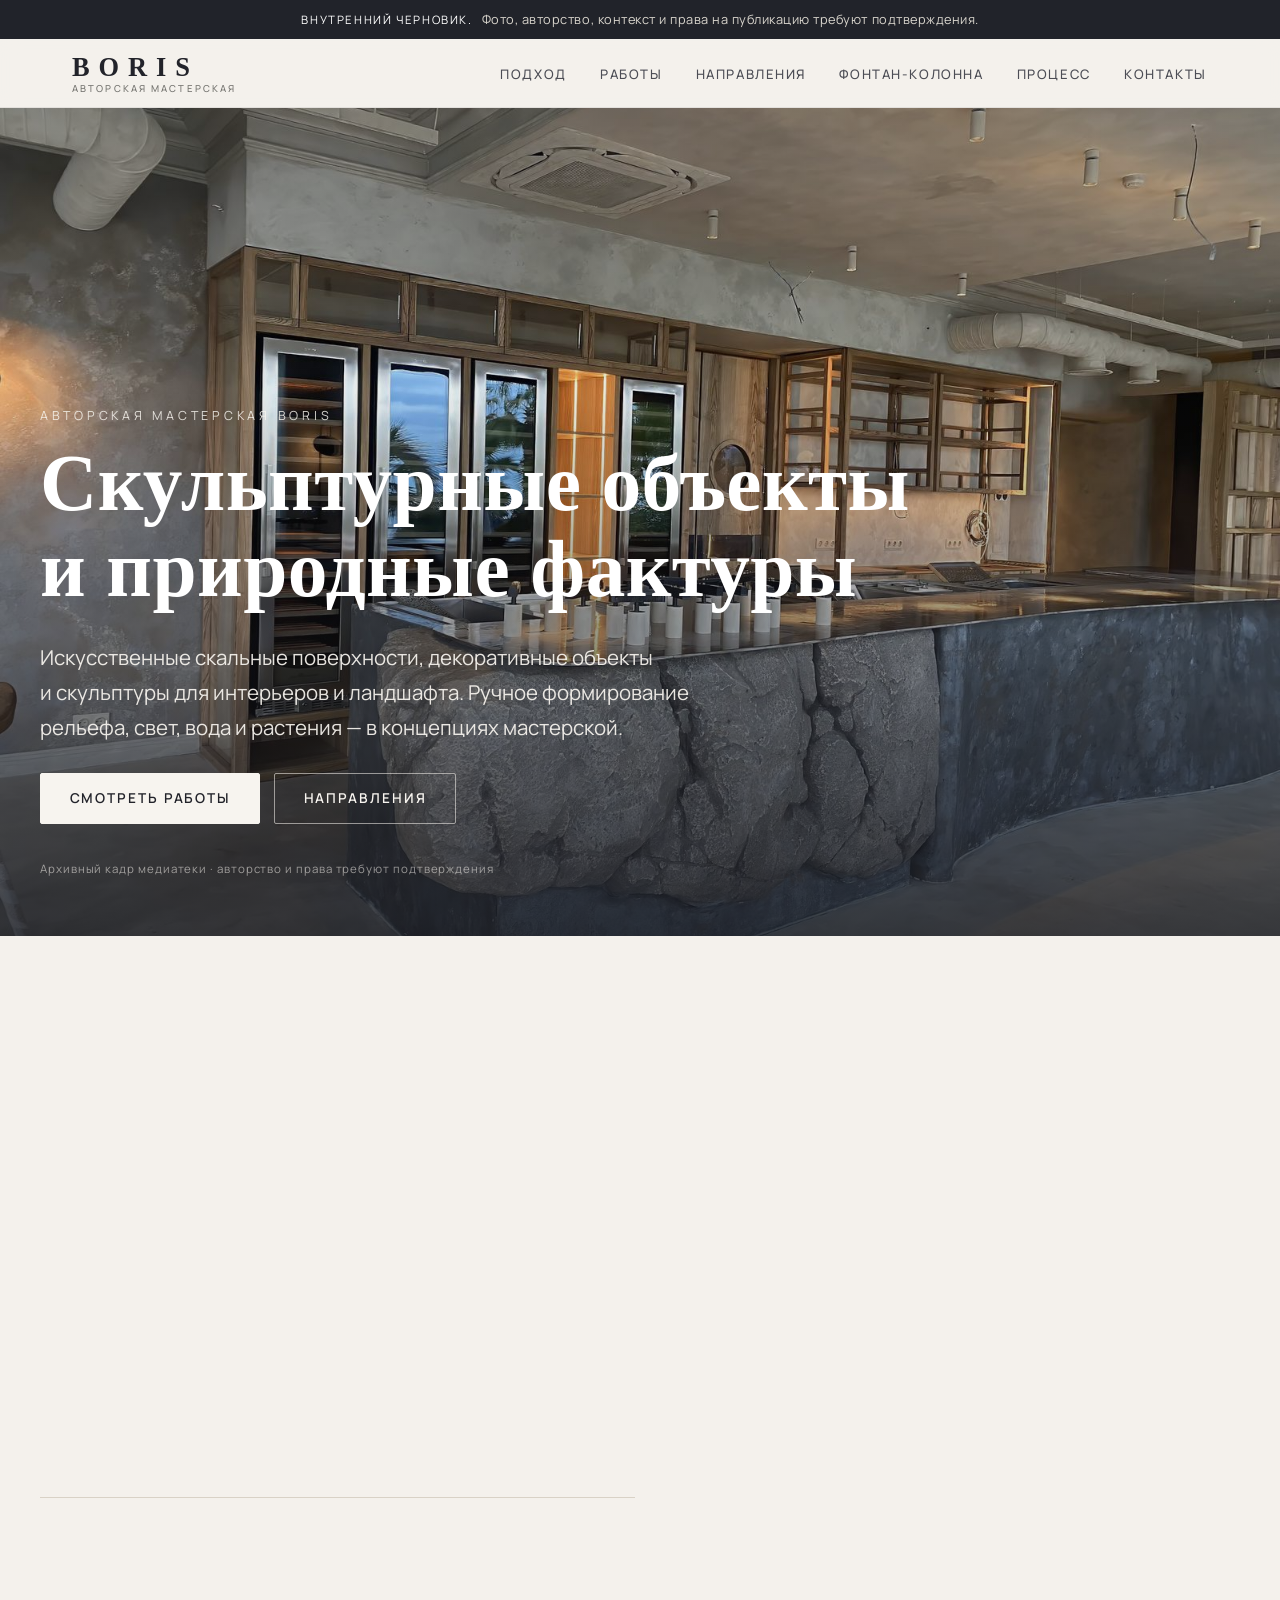
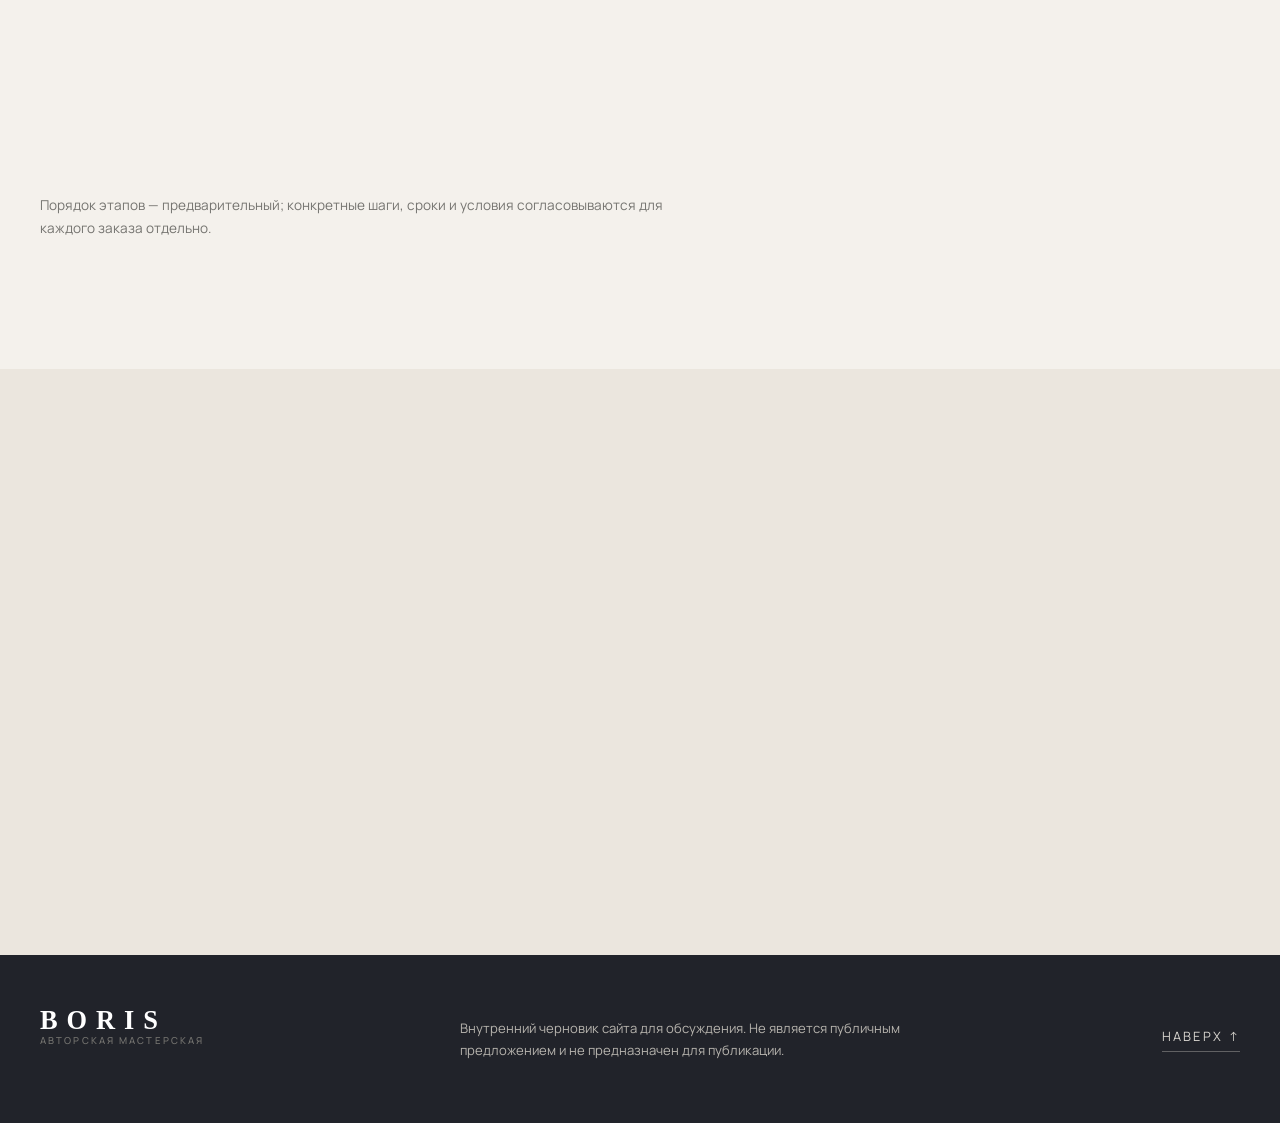
==== index.html @ 52c3b249 "feat(site): первый визуальный черновик одностраничного сайта BORIS (issue #5) - site/index.html — вс" ====
<!DOCTYPE html>
<html lang="ru">
<head>
  <meta charset="utf-8">
  <meta name="viewport" content="width=device-width, initial-scale=1">
  <title>BORIS — черновик сайта</title>
  <meta name="robots" content="noindex, nofollow">
  <meta http-equiv="refresh" content="0; url=site/">
  <style>
    body { font-family: Georgia, serif; background: #f4f1ec; color: #22232a;
           display: flex; align-items: center; justify-content: center;
           min-height: 100vh; margin: 0; }
    a { color: #7d6440; }
  </style>
</head>
<body>
  <!-- Удобный редирект на черновик сайта при локальном запуске сервера из корня -->
  <p>Черновик сайта: <a href="site/">site/index.html</a></p>
</body>
</html>
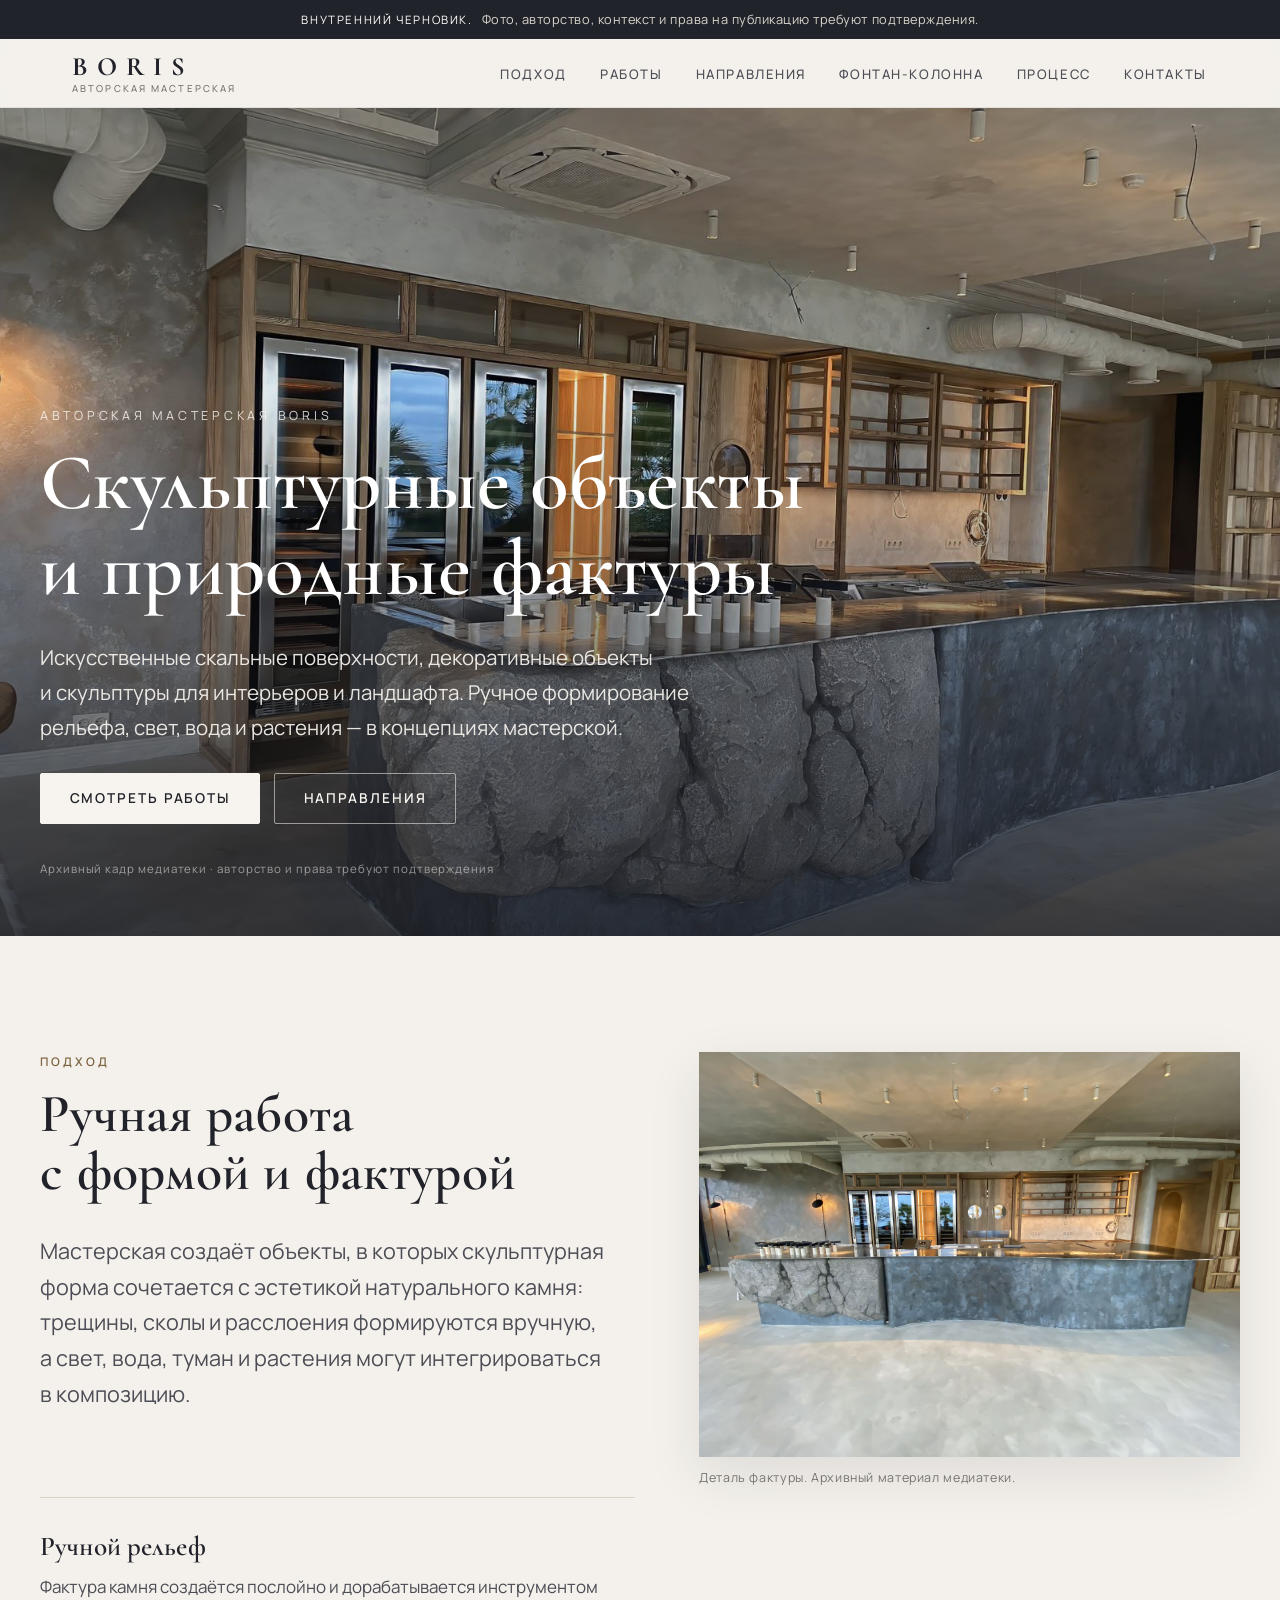
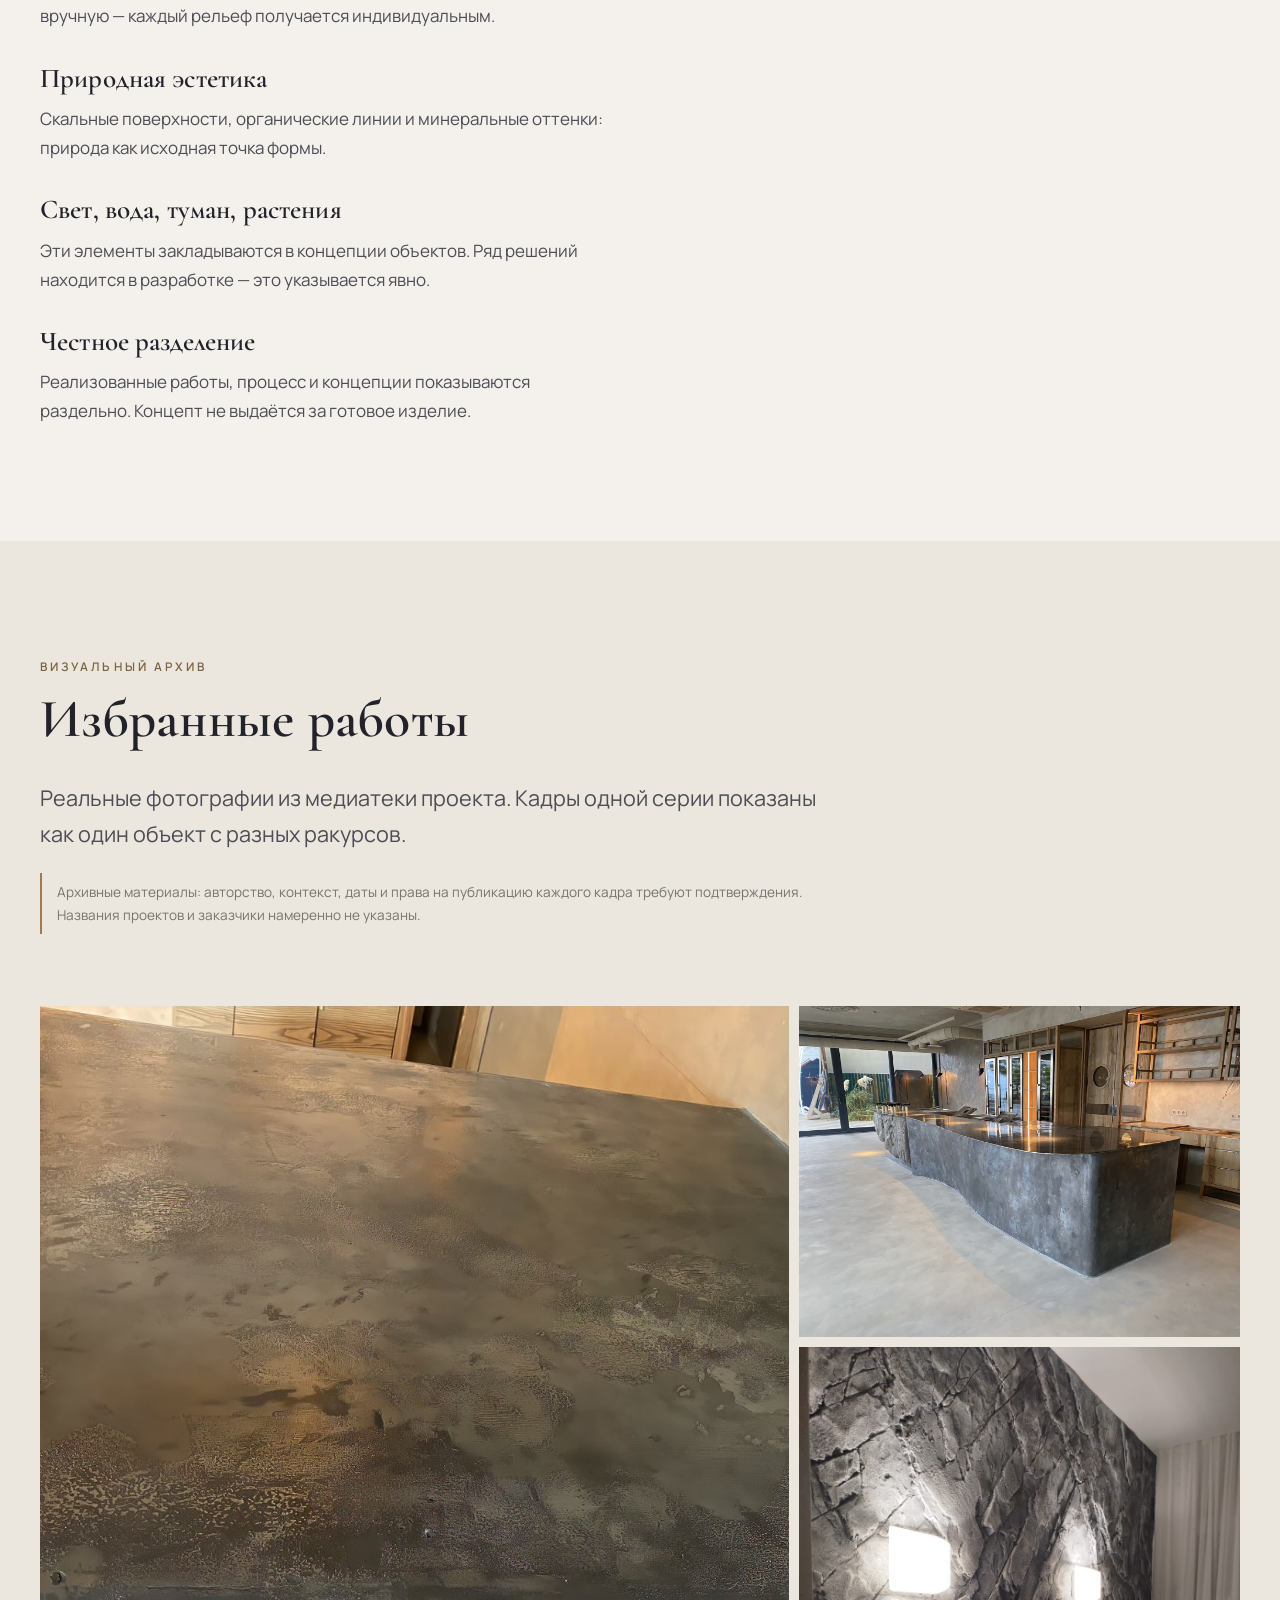
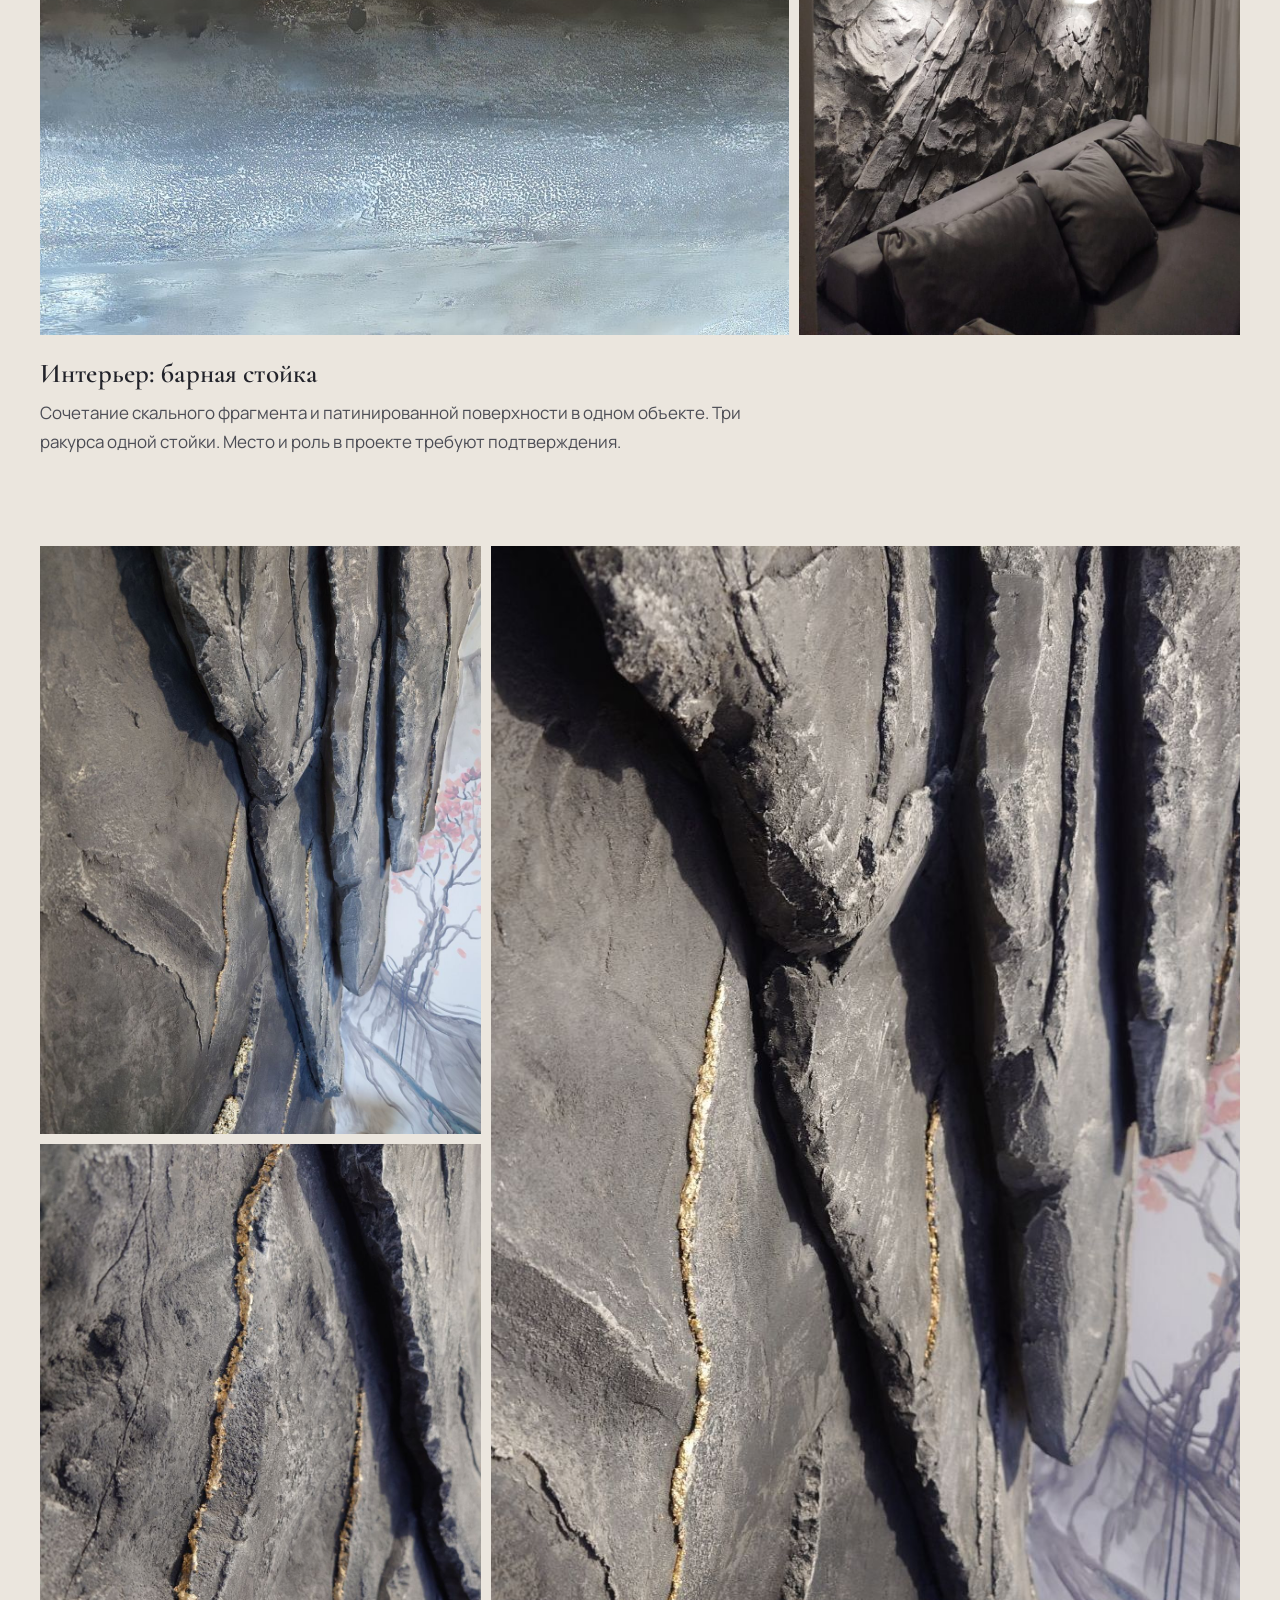
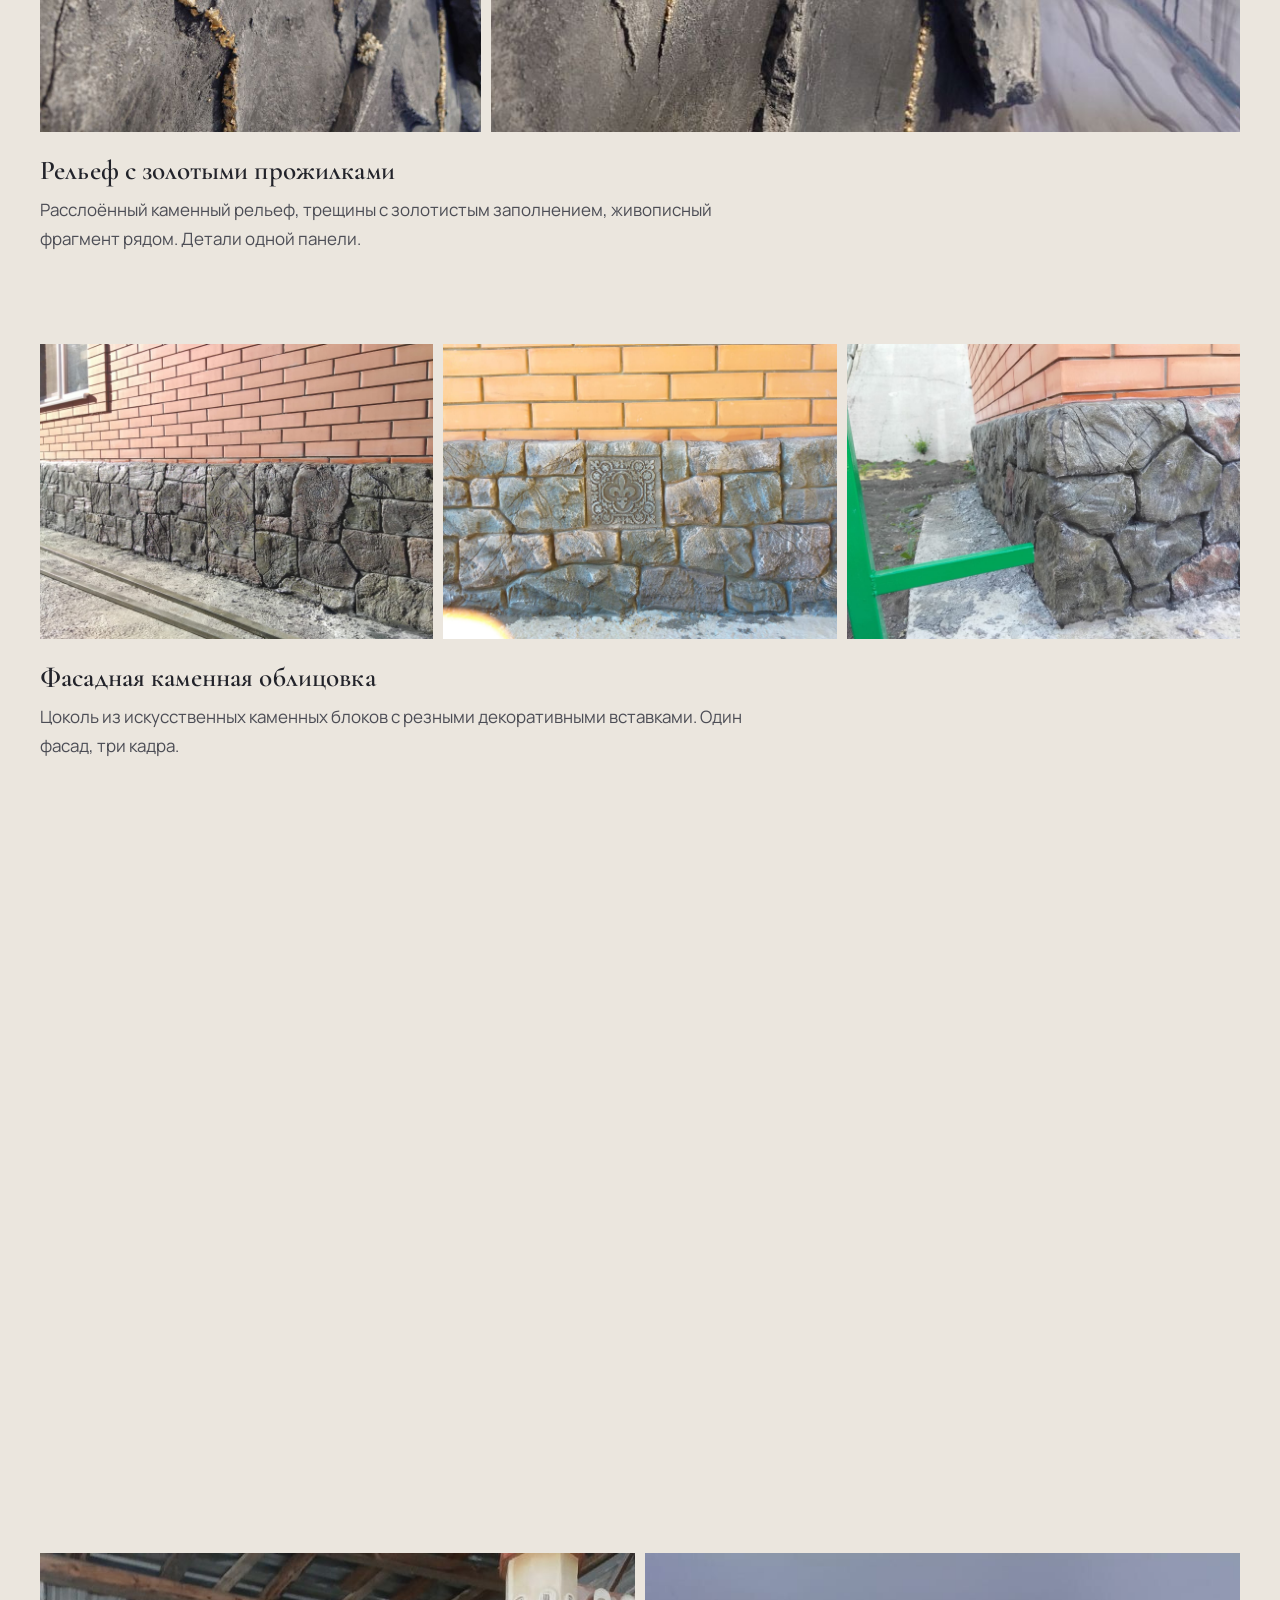
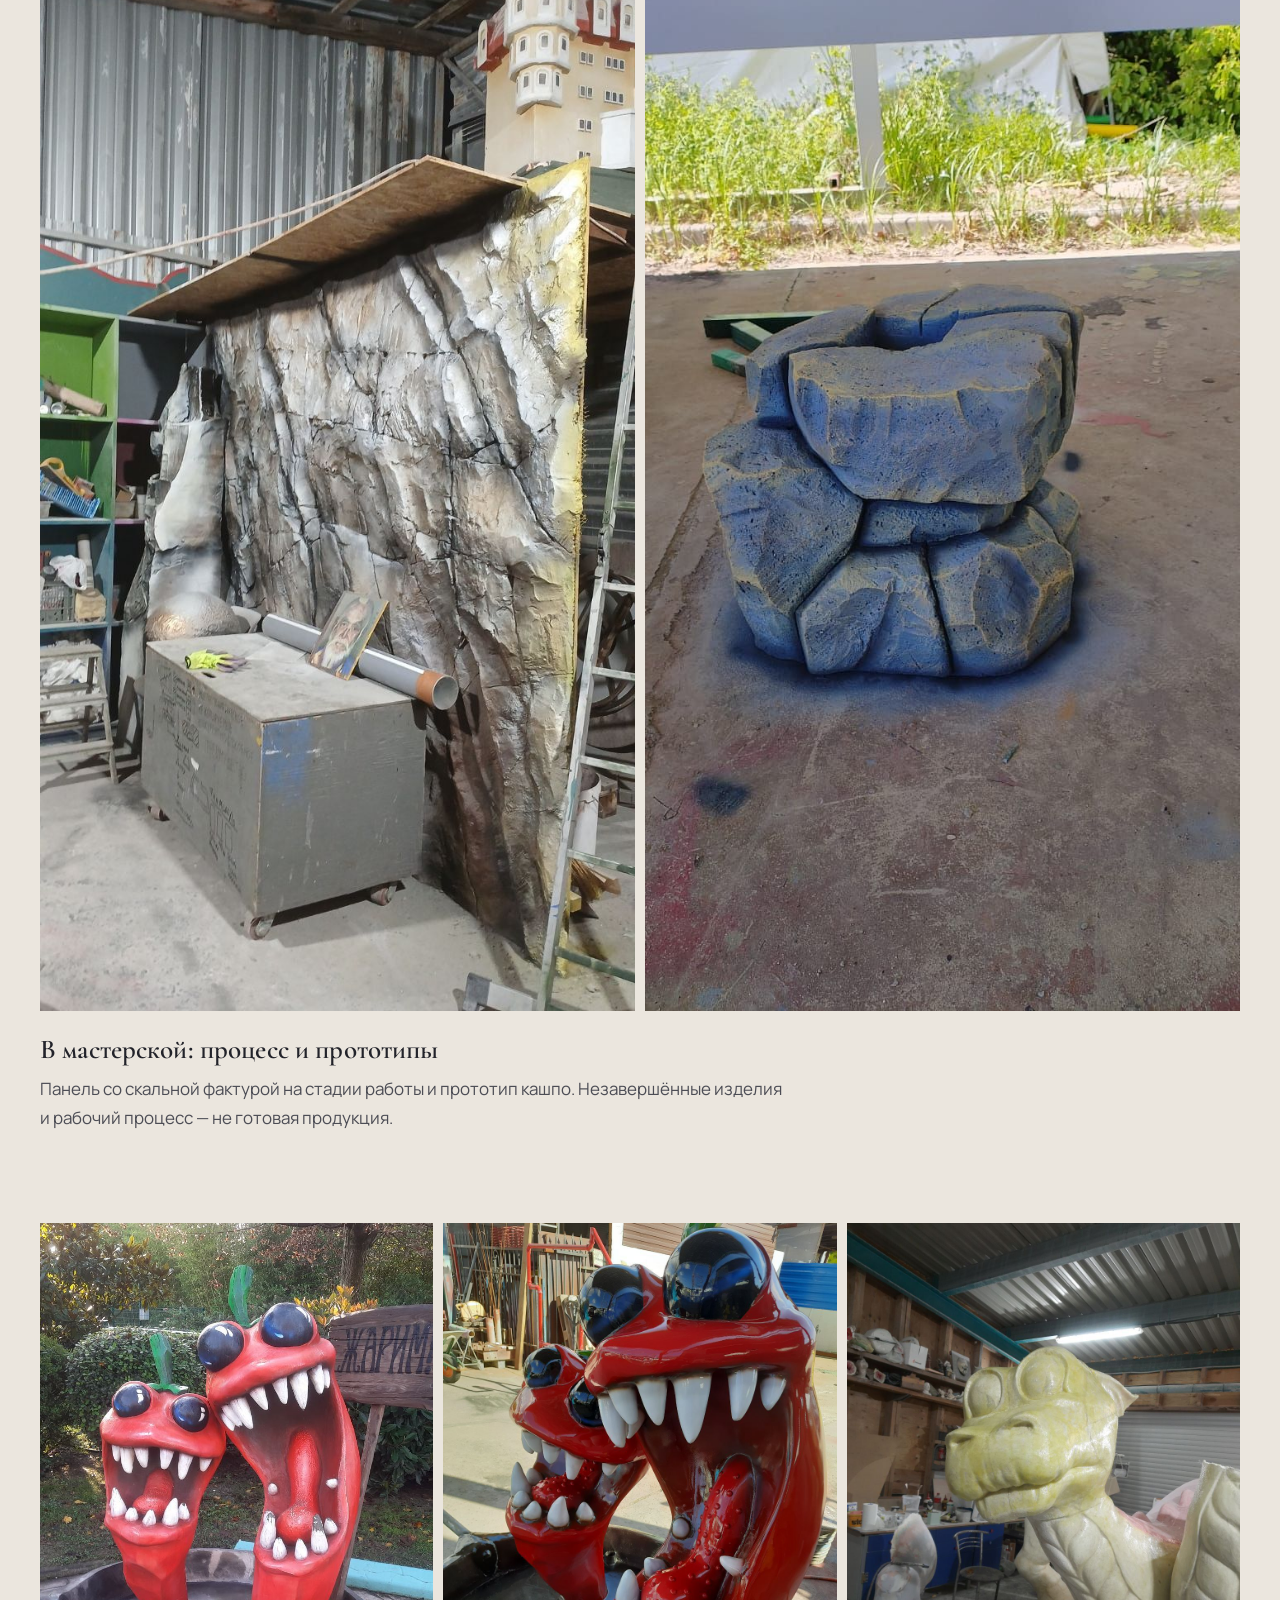
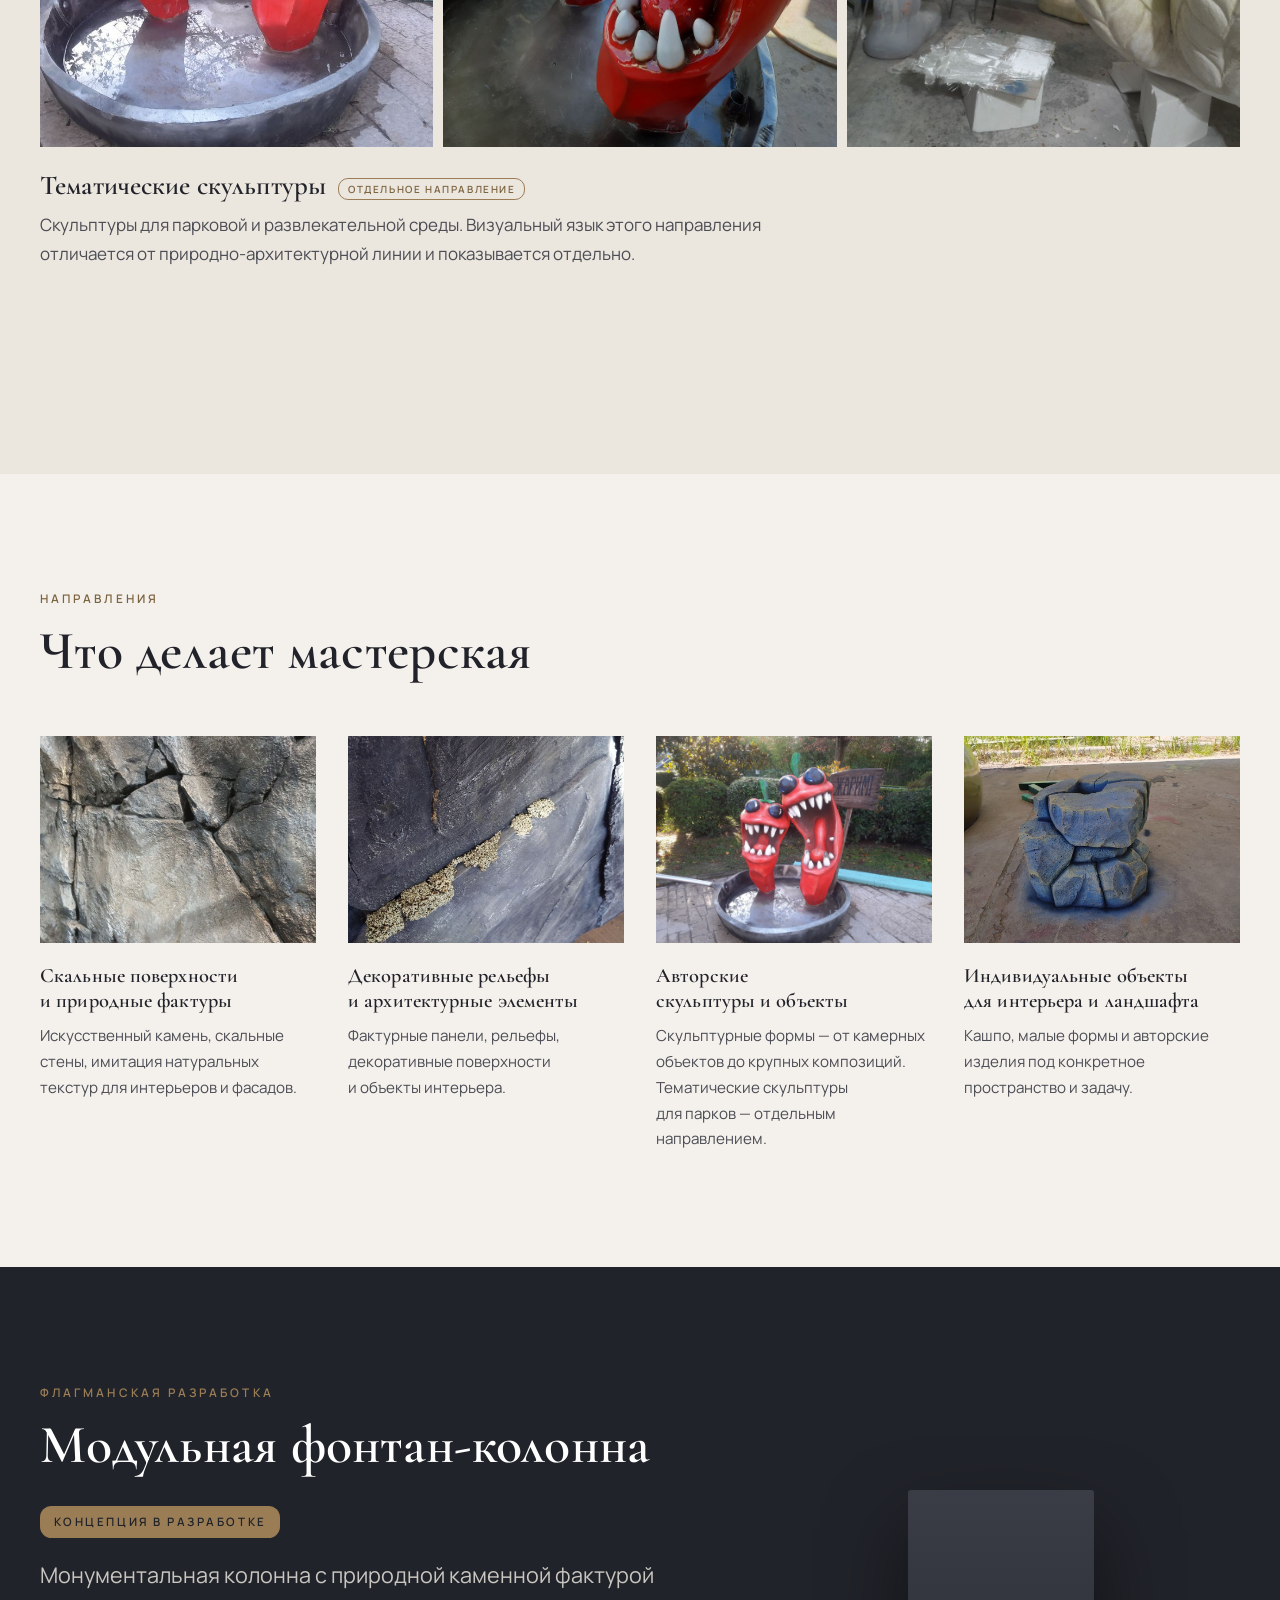
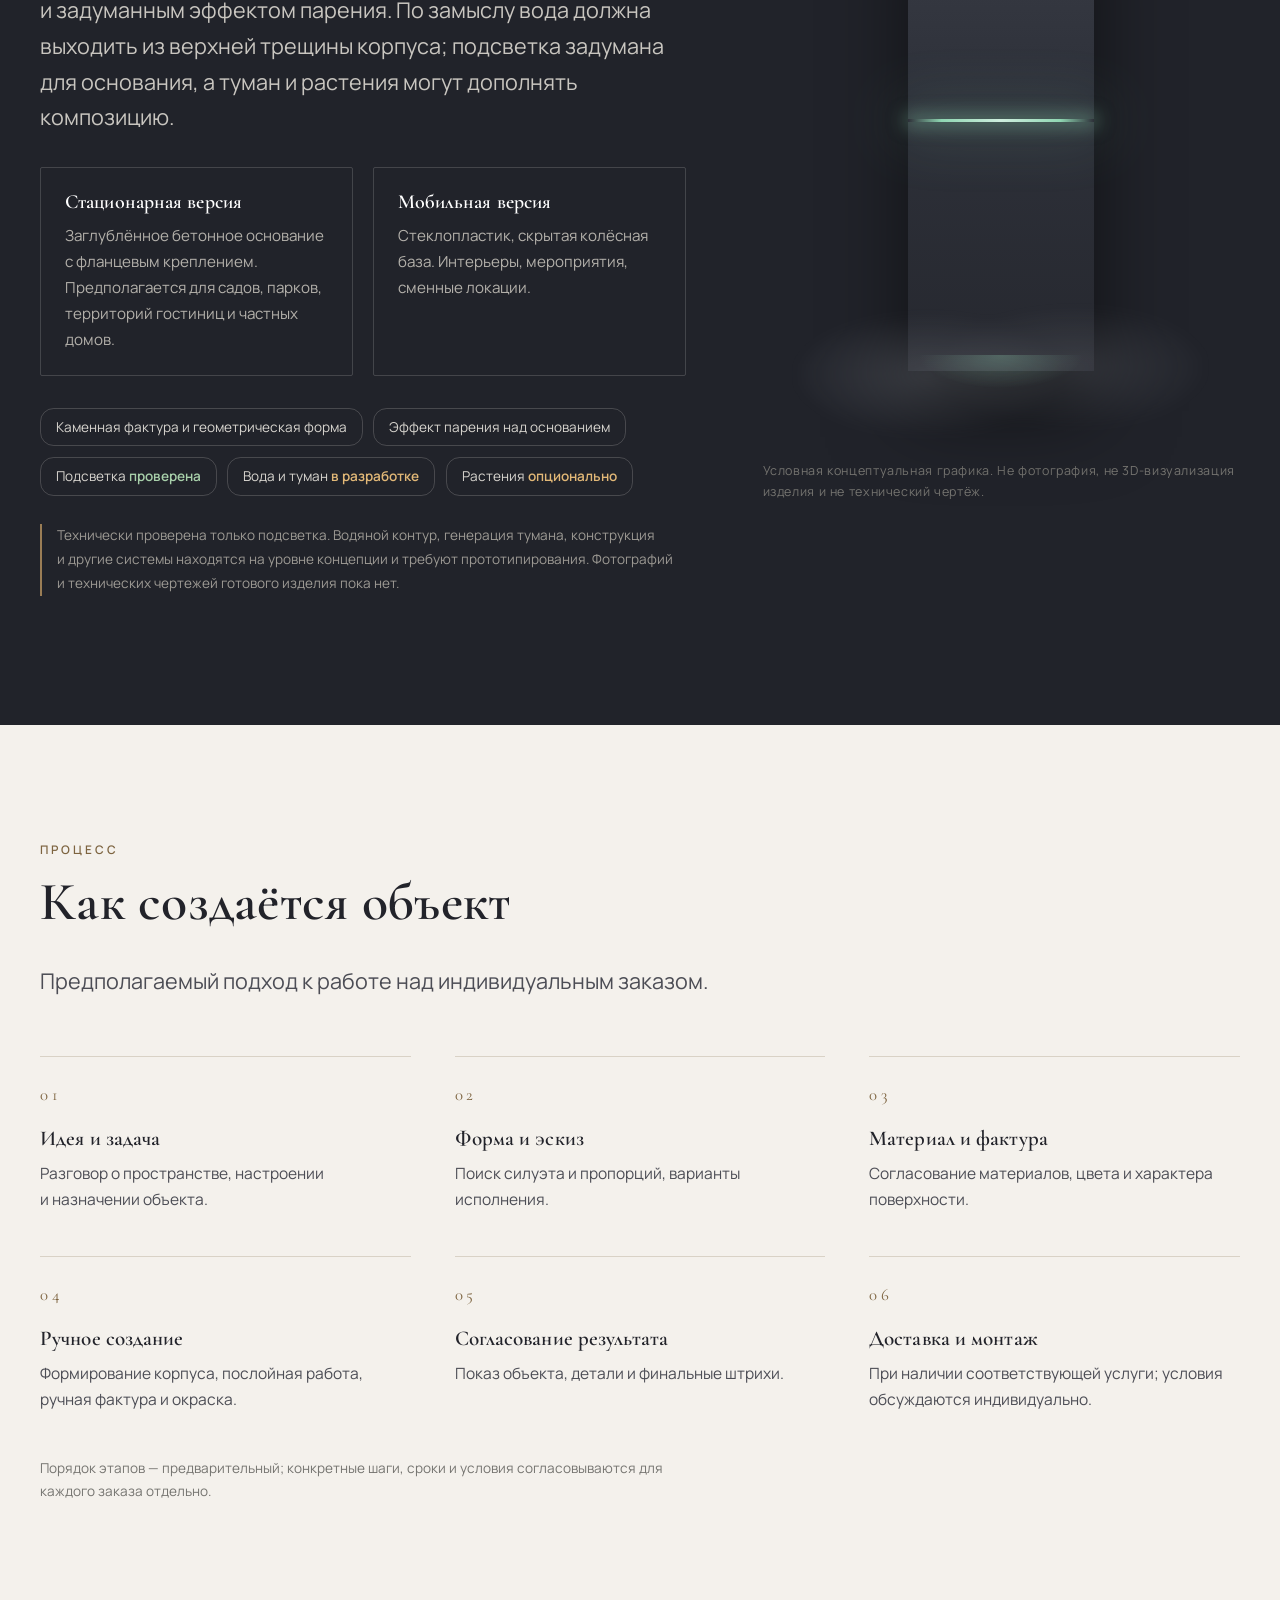
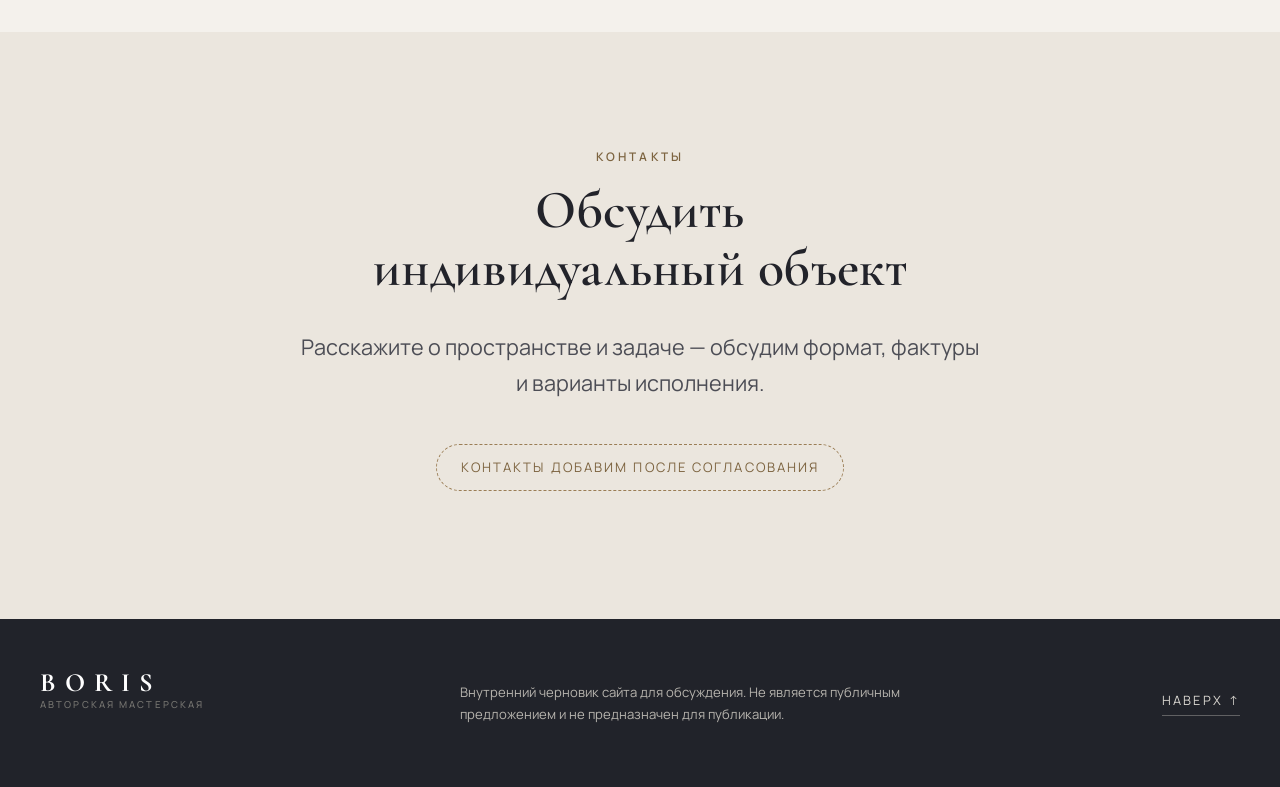
==== commit a6d384bb: "Fix Vercel root entry and exclude private repository files" ====
--- a/index.html
+++ b/index.html
@@ -1,20 +1,17 @@
-<!DOCTYPE html>
+<!doctype html>
 <html lang="ru">
 <head>
   <meta charset="utf-8">
   <meta name="viewport" content="width=device-width, initial-scale=1">
-  <title>BORIS — черновик сайта</title>
-  <meta name="robots" content="noindex, nofollow">
-  <meta http-equiv="refresh" content="0; url=site/">
-  <style>
-    body { font-family: Georgia, serif; background: #f4f1ec; color: #22232a;
-           display: flex; align-items: center; justify-content: center;
-           min-height: 100vh; margin: 0; }
-    a { color: #7d6440; }
-  </style>
+  <meta name="robots" content="noindex, nofollow, noarchive">
+  <meta http-equiv="refresh" content="0; url=/site/">
+  <title>BORIS — авторская мастерская</title>
+  <script>
+    window.location.replace("/site/");
+  </script>
 </head>
 <body>
-  <!-- Удобный редирект на черновик сайта при локальном запуске сервера из корня -->
-  <p>Черновик сайта: <a href="site/">site/index.html</a></p>
+  <p>Открываем сайт BORIS…</p>
+  <p><a href="/site/">Перейти на сайт вручную</a></p>
 </body>
 </html>
